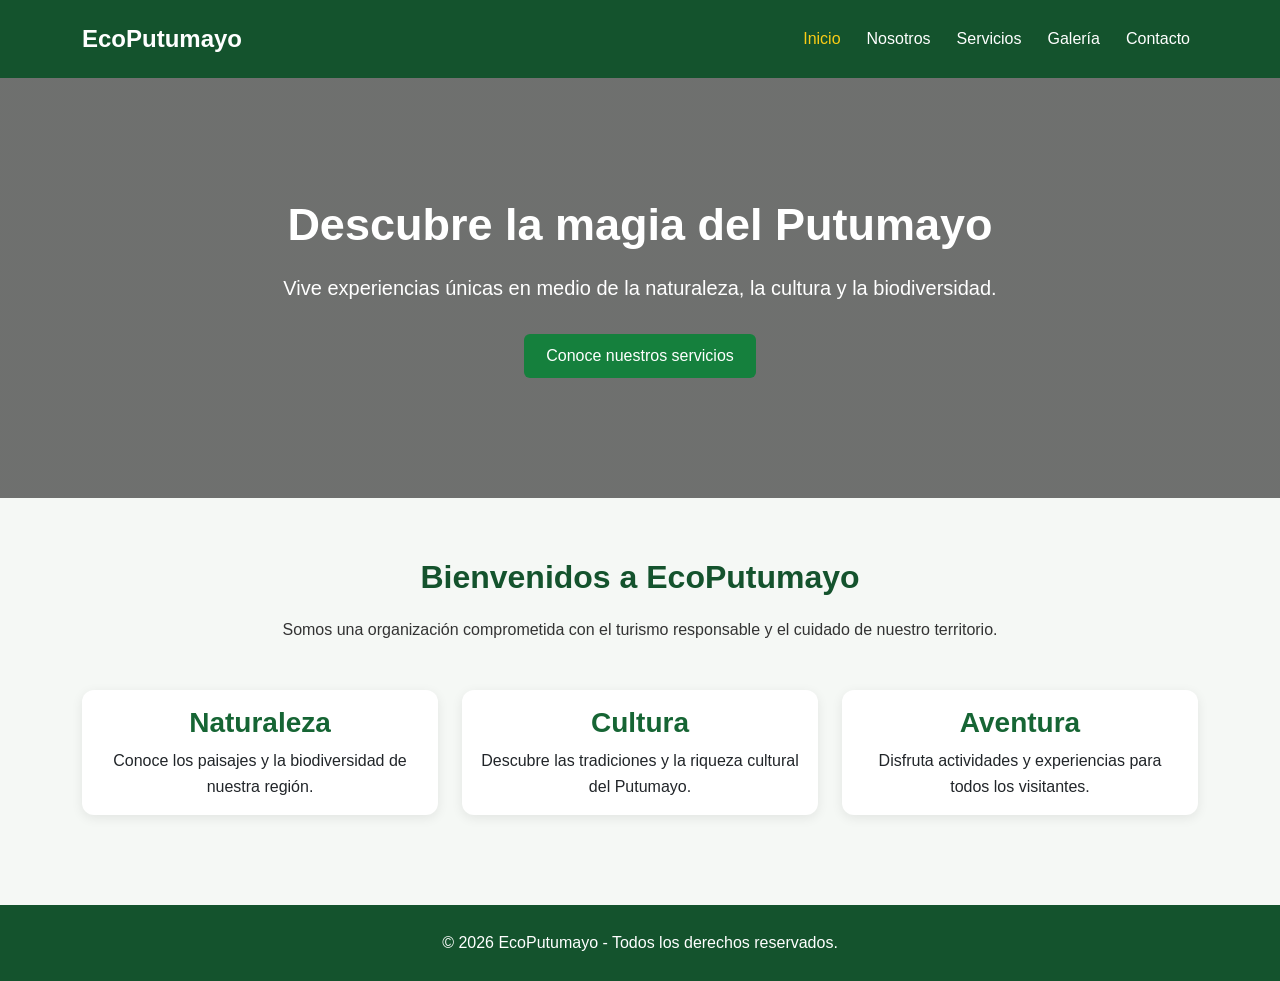
==== sitio-web-empresa/index.html @ e7ead904 "Add files via upload" ====
<!DOCTYPE html>
<html lang="es">
<head>
    <meta charset="UTF-8">
    <meta name="viewport" content="width=device-width, initial-scale=1.0">
    <title>Inicio | EcoPutumayo</title>

    <!-- Bootstrap 5 -->
    <link href="https://cdn.jsdelivr.net/npm/bootstrap@5.3.3/dist/css/bootstrap.min.css" rel="stylesheet">

    <!-- Estilos propios -->
    <link rel="stylesheet" href="css/estilos.css">
</head>
<body>

    <!-- MENÚ DE NAVEGACIÓN -->
    <nav class="navbar navbar-expand-lg navbar-dark navbar-empresa">
        <div class="container">
            <a class="navbar-brand fw-bold" href="index.html">EcoPutumayo</a>

            <button class="navbar-toggler" type="button"
                data-bs-toggle="collapse" data-bs-target="#menuPrincipal"
                aria-controls="menuPrincipal" aria-expanded="false"
                aria-label="Mostrar navegación">
                <span class="navbar-toggler-icon"></span>
            </button>

            <div class="collapse navbar-collapse" id="menuPrincipal">
                <ul class="navbar-nav ms-auto">
                    <li class="nav-item">
                        <a class="nav-link active" href="index.html">Inicio</a>
                    </li>
                    <li class="nav-item">
                        <a class="nav-link" href="nosotros.html">Nosotros</a>
                    </li>
                    <li class="nav-item">
                        <a class="nav-link" href="servicios.html">Servicios</a>
                    </li>
                    <li class="nav-item">
                        <a class="nav-link" href="galeria.html">Galería</a>
                    </li>
                    <li class="nav-item">
                        <a class="nav-link" href="contacto.html">Contacto</a>
                    </li>
                </ul>
            </div>
        </div>
    </nav>

    <!-- CONTENIDO PRINCIPAL -->
    <main>
        <section class="hero">
            <div class="container text-center">
                <h1>Descubre la magia del Putumayo</h1>
                <p class="lead">
                    Vive experiencias únicas en medio de la naturaleza,
                    la cultura y la biodiversidad.
                </p>
                <a href="servicios.html" class="btn btn-principal">
                    Conoce nuestros servicios
                </a>
            </div>
        </section>

        <section class="container seccion">
            <div class="text-center mb-5">
                <h2>Bienvenidos a EcoPutumayo</h2>
                <p>
                    Somos una organización comprometida con el turismo
                    responsable y el cuidado de nuestro territorio.
                </p>
            </div>

            <div class="row g-4">
                <div class="col-md-4">
                    <div class="card tarjeta h-100">
                        <div class="card-body text-center">
                            <h3 class="card-title">Naturaleza</h3>
                            <p class="card-text">
                                Conoce los paisajes y la biodiversidad
                                de nuestra región.
                            </p>
                        </div>
                    </div>
                </div>

                <div class="col-md-4">
                    <div class="card tarjeta h-100">
                        <div class="card-body text-center">
                            <h3 class="card-title">Cultura</h3>
                            <p class="card-text">
                                Descubre las tradiciones y la riqueza
                                cultural del Putumayo.
                            </p>
                        </div>
                    </div>
                </div>

                <div class="col-md-4">
                    <div class="card tarjeta h-100">
                        <div class="card-body text-center">
                            <h3 class="card-title">Aventura</h3>
                            <p class="card-text">
                                Disfruta actividades y experiencias
                                para todos los visitantes.
                            </p>
                        </div>
                    </div>
                </div>
            </div>
        </section>
    </main>

    <!-- PIE DE PÁGINA -->
    <footer class="pie-pagina">
        <div class="container text-center">
            <p class="mb-0">© 2026 EcoPutumayo - Todos los derechos reservados.</p>
        </div>
    </footer>

    <!-- Bootstrap JavaScript: necesario para el menú desplegable -->
    <script src="https://cdn.jsdelivr.net/npm/bootstrap@5.3.3/dist/js/bootstrap.bundle.min.js"></script>
</body>
</html>
---- sitio-web-empresa/css/estilos.css ----
/* =====================================
   ESTILOS GENERALES
===================================== */

* {
    margin: 0;
    padding: 0;
    box-sizing: border-box;
}

body {
    font-family: Arial, Helvetica, sans-serif;
    background-color: #f5f8f5;
    color: #333;
    line-height: 1.6;
}

/* =====================================
   MENÚ DE NAVEGACIÓN
===================================== */

.navbar-empresa {
    background-color: #14532d;
    padding: 15px 0;
}

.navbar-empresa .navbar-brand {
    font-size: 24px;
    color: white;
}

.navbar-empresa .nav-link {
    color: white;
    margin-left: 10px;
    transition: color 0.3s;
}

.navbar-empresa .nav-link:hover,
.navbar-empresa .nav-link.active {
    color: #facc15;
}

/* =====================================
   PORTADA PRINCIPAL
===================================== */

.hero {
    background: linear-gradient(
        rgba(0, 0, 0, 0.55),
        rgba(0, 0, 0, 0.55)
    ),
    url("https://images.unsplash.com/photo-1448375240586-882707db888b?w=1600");

    background-size: cover;
    background-position: center;
    color: white;
    padding: 120px 20px;
}

.hero h1 {
    font-size: 45px;
    font-weight: bold;
    margin-bottom: 20px;
}

.hero p {
    font-size: 20px;
    margin-bottom: 30px;
}

/* =====================================
   BOTONES
===================================== */

.btn-principal {
    background-color: #15803d;
    color: white;
    border: none;
    padding: 10px 22px;
    border-radius: 6px;
    text-decoration: none;
    display: inline-block;
}

.btn-principal:hover {
    background-color: #166534;
    color: white;
}

/* =====================================
   TÍTULOS DE LAS PÁGINAS
===================================== */

.titulo-pagina {
    background-color: #dcfce7;
    padding: 65px 20px;
    text-align: center;
}

.titulo-pagina h1 {
    color: #14532d;
    font-size: 38px;
    font-weight: bold;
}

.titulo-pagina p {
    color: #444;
    font-size: 18px;
    margin-top: 10px;
}

/* =====================================
   SECCIONES
===================================== */

.seccion {
    padding-top: 60px;
    padding-bottom: 60px;
}

.seccion h2 {
    color: #14532d;
    font-weight: bold;
    margin-bottom: 20px;
}

.seccion p {
    font-size: 16px;
}

/* =====================================
   TARJETAS
===================================== */

.tarjeta {
    border: none;
    border-radius: 12px;
    box-shadow: 0 3px 12px rgba(0, 0, 0, 0.08);
    transition: transform 0.3s, box-shadow 0.3s;
}

.tarjeta:hover {
    transform: translateY(-5px);
    box-shadow: 0 8px 18px rgba(0, 0, 0, 0.15);
}

.tarjeta .card-title {
    color: #166534;
    font-weight: bold;
}

/* =====================================
   INFORMACIÓN DE NOSOTROS
===================================== */

.tarjeta-informacion {
    background-color: #e8f5e9;
    border-left: 5px solid #15803d;
    border-radius: 8px;
    padding: 25px;
    height: 100%;
}

.tarjeta-informacion h3 {
    color: #14532d;
    margin-bottom: 15px;
}

.imagen-decorativa {
    min-height: 260px;
    background: linear-gradient(
        rgba(20, 83, 45, 0.4),
        rgba(20, 83, 45, 0.4)
    ),
    url("https://images.unsplash.com/photo-1470770841072-f978cf4d019e?w=1000");

    background-size: cover;
    background-position: center;
    border-radius: 12px;

    display: flex;
    justify-content: center;
    align-items: center;
}

.imagen-decorativa span {
    color: white;
    font-size: 32px;
    font-weight: bold;
}

/* =====================================
   GALERÍA
===================================== */

.imagen-galeria {
    width: 100%;
    height: 230px;
    object-fit: cover;
}

/* =====================================
   FORMULARIO
===================================== */

.form-control {
    padding: 12px;
    border-radius: 6px;
}

.form-control:focus {
    border-color: #15803d;
    box-shadow: 0 0 5px rgba(21, 128, 61, 0.3);
}

/* =====================================
   PIE DE PÁGINA
===================================== */

.pie-pagina {
    background-color: #14532d;
    color: white;
    padding: 25px 10px;
    margin-top: 30px;
}

/* =====================================
   DISEÑO RESPONSIVE
===================================== */

@media (max-width: 768px) {

    .hero {
        padding: 80px 15px;
    }

    .hero h1 {
        font-size: 30px;
    }

    .hero p {
        font-size: 17px;
    }

    .titulo-pagina h1 {
        font-size: 30px;
    }

    .seccion {
        padding-top: 40px;
        padding-bottom: 40px;
    }

    .navbar-empresa .nav-link {
        margin-left: 0;
        padding: 8px 0;
    }
}
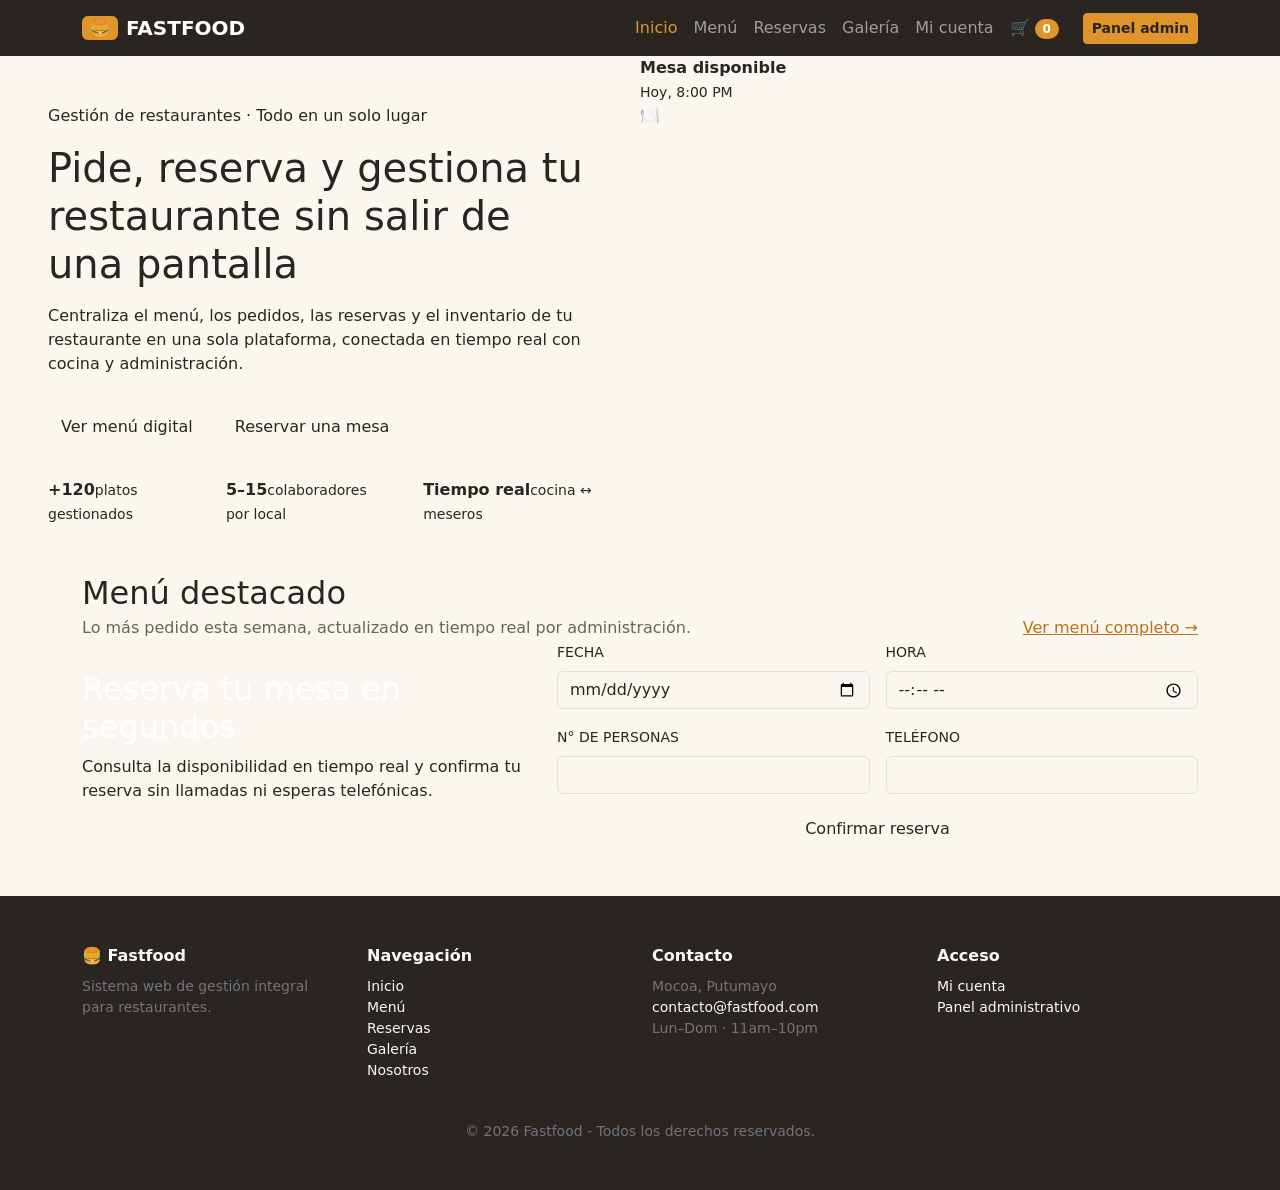
==== commit 8432df13: "Ajustes iniciales y creación de nuevos archivos" ====
--- a/sitio-web-empresa/index.html
+++ b/sitio-web-empresa/index.html
@@ -3,7 +3,7 @@
 <head>
     <meta charset="UTF-8">
     <meta name="viewport" content="width=device-width, initial-scale=1.0">
-    <title>Inicio | EcoPutumayo</title>
+    <title>Inicio | Fastfood</title>
 
     <!-- Bootstrap 5 -->
     <link href="https://cdn.jsdelivr.net/npm/bootstrap@5.3.3/dist/css/bootstrap.min.css" rel="stylesheet">
@@ -14,109 +14,128 @@
 <body>
 
     <!-- MENÚ DE NAVEGACIÓN -->
-    <nav class="navbar navbar-expand-lg navbar-dark navbar-empresa">
-        <div class="container">
-            <a class="navbar-brand fw-bold" href="index.html">EcoPutumayo</a>
-
-            <button class="navbar-toggler" type="button"
-                data-bs-toggle="collapse" data-bs-target="#menuPrincipal"
-                aria-controls="menuPrincipal" aria-expanded="false"
-                aria-label="Mostrar navegación">
-                <span class="navbar-toggler-icon"></span>
-            </button>
-
-            <div class="collapse navbar-collapse" id="menuPrincipal">
-                <ul class="navbar-nav ms-auto">
-                    <li class="nav-item">
-                        <a class="nav-link active" href="index.html">Inicio</a>
-                    </li>
-                    <li class="nav-item">
-                        <a class="nav-link" href="nosotros.html">Nosotros</a>
-                    </li>
-                    <li class="nav-item">
-                        <a class="nav-link" href="servicios.html">Servicios</a>
-                    </li>
-                    <li class="nav-item">
-                        <a class="nav-link" href="galeria.html">Galería</a>
-                    </li>
-                    <li class="nav-item">
-                        <a class="nav-link" href="contacto.html">Contacto</a>
-                    </li>
-                </ul>
-            </div>
-        </div>
-    </nav>
+    <nav class="navbar navbar-expand-lg bg-dark" data-bs-theme="dark">
+  <div class="container">
+    <a class="navbar-brand fw-bold d-flex align-items-center gap-2" href="index.html">
+      <span class="bg-primary rounded px-2 fs-6">🍔</span> FASTFOOD
+    </a>
+    <button class="navbar-toggler" type="button" data-bs-toggle="collapse"
+            data-bs-target="#menuPrincipal" aria-controls="menuPrincipal"
+            aria-expanded="false" aria-label="Mostrar navegación">
+      <span class="navbar-toggler-icon"></span>
+    </button>
+    <div class="collapse navbar-collapse" id="menuPrincipal">
+      <ul class="navbar-nav ms-auto align-items-lg-center">
+        <li class="nav-item"><a class="nav-link active" href="index.html">Inicio</a></li>
+        <li class="nav-item"><a class="nav-link" href="menu.html">Menú</a></li>
+        <li class="nav-item"><a class="nav-link" href="reserva.html">Reservas</a></li>
+        <li class="nav-item"><a class="nav-link" href="galeria.html">Galería</a></li>
+        <li class="nav-item"><a class="nav-link" href="cuenta.html">Mi cuenta</a></li>
+        <li class="nav-item"><a class="nav-link" href="carrito.html">🛒
+          <span class="badge text-bg-primary rounded-pill" id="contadorCarrito">0</span></a></li>
+        <li class="nav-item ms-lg-3"><a class="btn btn-primary btn-sm" href="admin.html">Panel admin</a></li>
+      </ul>
+    </div>
+  </div>
+</nav>
 
     <!-- CONTENIDO PRINCIPAL -->
     <main>
+        <!--Hero-->
         <section class="hero">
-            <div class="container text-center">
-                <h1>Descubre la magia del Putumayo</h1>
-                <p class="lead">
-                    Vive experiencias únicas en medio de la naturaleza,
-                    la cultura y la biodiversidad.
-                </p>
-                <a href="servicios.html" class="btn btn-principal">
-                    Conoce nuestros servicios
-                </a>
-            </div>
-        </section>
+  <div class="row g-0 align-items-stretch">
+    <div class="col-lg-6 p-5 d-flex flex-column justify-content-center">
+      <span class="etiqueta">Gestión de restaurantes · Todo en un solo lugar</span>
+      <h1 class="my-3">Pide, reserva y gestiona tu restaurante sin salir de una pantalla</h1>
+      <p>Centraliza el menú, los pedidos, las reservas y el inventario de tu restaurante en una sola plataforma, conectada en tiempo real con cocina y administración.</p>
+      <div class="d-flex gap-3 my-3">
+        <a href="menu.html" class="btn btn-principal">Ver menú digital</a>
+        <a href="reserva.html" class="btn btn-contorno">Reservar una mesa</a>
+      </div>
+      <div class="estadisticas d-flex gap-5 mt-3">
+        <div><strong>+120</strong><small>platos gestionados</small></div>
+        <div><strong>5–15</strong><small>colaboradores por local</small></div>
+        <div><strong>Tiempo real</strong><small>cocina ↔ meseros</small></div>
+      </div>
+    </div>
+    <div class="col-lg-6 hero-imagen">
+      <span class="chip-flotante"><strong>Mesa disponible</strong><br><small>Hoy, 8:00 PM</small></span>
+      <div class="plato-circulo">🍽️</div>
+    </div>
+  </div>
+</section>
 
-        <section class="container seccion">
-            <div class="text-center mb-5">
-                <h2>Bienvenidos a EcoPutumayo</h2>
-                <p>
-                    Somos una organización comprometida con el turismo
-                    responsable y el cuidado de nuestro territorio.
-                </p>
-            </div>
+<!--Menú destacado-->
+<section class="container seccion">
+  <div class="d-flex justify-content-between align-items-end mb-4">
+    <div><h2 class="mb-1">Menú destacado</h2>
+    <p class="mb-0 text-muted">Lo más pedido esta semana, actualizado en tiempo real por administración.</p></div>
+    <a href="menu.html">Ver menú completo →</a>
+  </div>
+  <div class="row g-4" id="destacados"></div>
+</section>
 
-            <div class="row g-4">
-                <div class="col-md-4">
-                    <div class="card tarjeta h-100">
-                        <div class="card-body text-center">
-                            <h3 class="card-title">Naturaleza</h3>
-                            <p class="card-text">
-                                Conoce los paisajes y la biodiversidad
-                                de nuestra región.
-                            </p>
-                        </div>
-                    </div>
-                </div>
-
-                <div class="col-md-4">
-                    <div class="card tarjeta h-100">
-                        <div class="card-body text-center">
-                            <h3 class="card-title">Cultura</h3>
-                            <p class="card-text">
-                                Descubre las tradiciones y la riqueza
-                                cultural del Putumayo.
-                            </p>
-                        </div>
-                    </div>
-                </div>
-
-                <div class="col-md-4">
-                    <div class="card tarjeta h-100">
-                        <div class="card-body text-center">
-                            <h3 class="card-title">Aventura</h3>
-                            <p class="card-text">
-                                Disfruta actividades y experiencias
-                                para todos los visitantes.
-                            </p>
-                        </div>
-                    </div>
-                </div>
-            </div>
-        </section>
+<!--Bloque de reserva-->
+<section class="container seccion">
+  <div class="bloque-reserva">
+    <div class="row align-items-center g-4">
+      <div class="col-md-5">
+        <h2 class="text-white">Reserva tu mesa en segundos</h2>
+        <p>Consulta la disponibilidad en tiempo real y confirma tu reserva sin llamadas ni esperas telefónicas.</p>
+      </div>
+      <div class="col-md-7"><div class="formulario">
+        <form action="reserva.html" method="get">
+          <div class="row g-3">
+            <div class="col-6"><label class="form-label small">FECHA</label><input type="date" name="fecha" class="form-control"></div>
+            <div class="col-6"><label class="form-label small">HORA</label><input type="time" name="hora" class="form-control"></div>
+            <div class="col-6"><label class="form-label small">N° DE PERSONAS</label><input type="number" name="personas" min="1" max="12" class="form-control"></div>
+            <div class="col-6"><label class="form-label small">TELÉFONO</label><input type="tel" name="telefono" class="form-control"></div>
+            <div class="col-12"><button class="btn btn-principal w-100">Confirmar reserva</button></div>
+          </div>
+        </form>
+      </div></div>
+    </div>
+  </div>
+</section>
     </main>
 
     <!-- PIE DE PÁGINA -->
-    <footer class="pie-pagina">
-        <div class="container text-center">
-            <p class="mb-0">© 2026 EcoPutumayo - Todos los derechos reservados.</p>
-        </div>
-    </footer>
+    <footer class="bg-dark text-light py-5 mt-5" data-bs-theme="dark">
+  <div class="container">
+    <div class="row g-4">
+      <div class="col-md-3">
+        <strong>🍔 Fastfood</strong>
+        <p class="small text-secondary mt-2 mb-0">Sistema web de gestión integral para restaurantes.</p>
+      </div>
+      <div class="col-md-3">
+        <strong>Navegación</strong>
+        <ul class="list-unstyled small mt-2">
+          <li><a class="link-light link-underline-opacity-0 link-opacity-75-hover" href="index.html">Inicio</a></li>
+          <li><a class="link-light link-underline-opacity-0 link-opacity-75-hover" href="menu.html">Menú</a></li>
+          <li><a class="link-light link-underline-opacity-0 link-opacity-75-hover" href="reserva.html">Reservas</a></li>
+          <li><a class="link-light link-underline-opacity-0 link-opacity-75-hover" href="galeria.html">Galería</a></li>
+          <li><a class="link-light link-underline-opacity-0 link-opacity-75-hover" href="nosotros.html">Nosotros</a></li>
+        </ul>
+      </div>
+      <div class="col-md-3">
+        <strong>Contacto</strong>
+        <ul class="list-unstyled small text-secondary mt-2">
+          <li>Mocoa, Putumayo</li>
+          <li><a class="link-light link-underline-opacity-0 link-opacity-75-hover" href="contacto.html">contacto@fastfood.com</a></li>
+          <li>Lun–Dom · 11am–10pm</li>
+        </ul>
+      </div>
+      <div class="col-md-3">
+        <strong>Acceso</strong>
+        <ul class="list-unstyled small mt-2">
+          <li><a class="link-light link-underline-opacity-0 link-opacity-75-hover" href="cuenta.html">Mi cuenta</a></li>
+          <li><a class="link-light link-underline-opacity-0 link-opacity-75-hover" href="admin.html">Panel administrativo</a></li>
+        </ul>
+      </div>
+    </div>
+    <p class="text-center small text-secondary mt-4 mb-0">© 2026 Fastfood - Todos los derechos reservados.</p>
+  </div>
+</footer>
 
     <!-- Bootstrap JavaScript: necesario para el menú desplegable -->
     <script src="https://cdn.jsdelivr.net/npm/bootstrap@5.3.3/dist/js/bootstrap.bundle.min.js"></script>
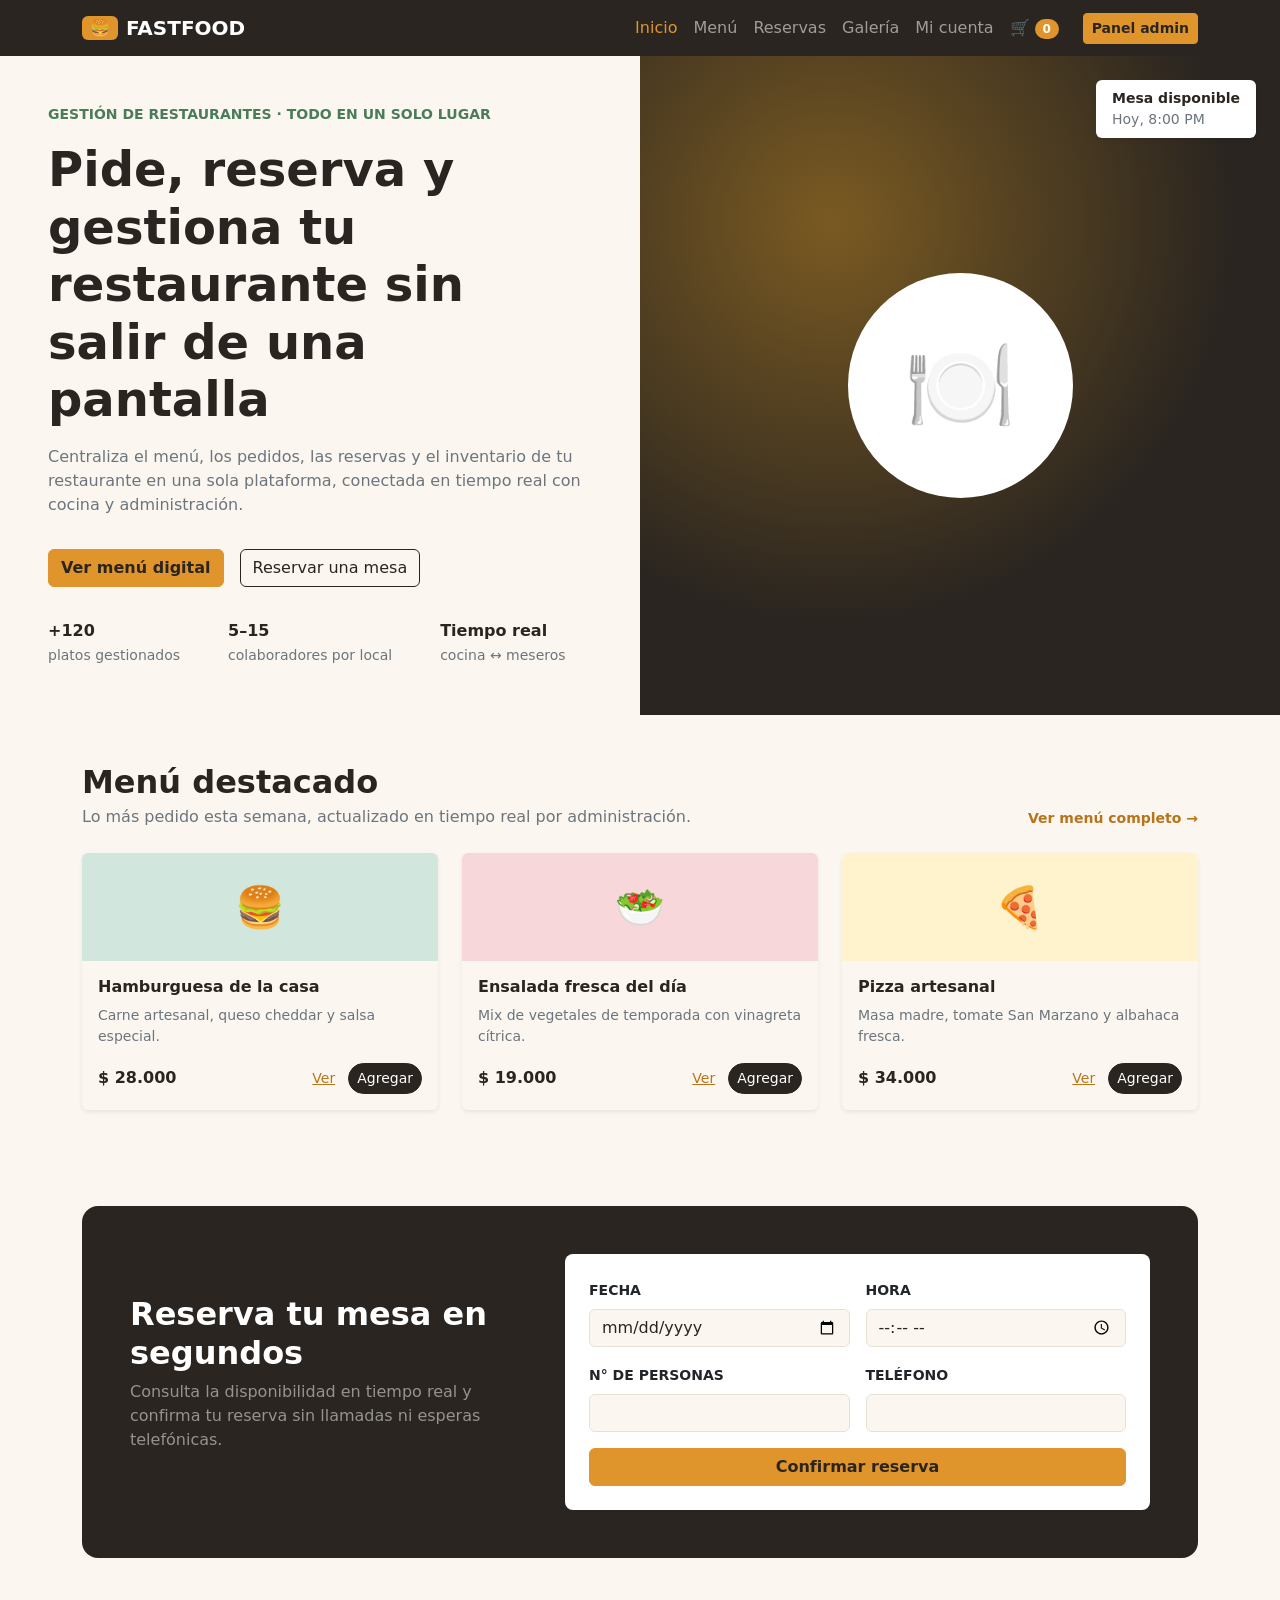
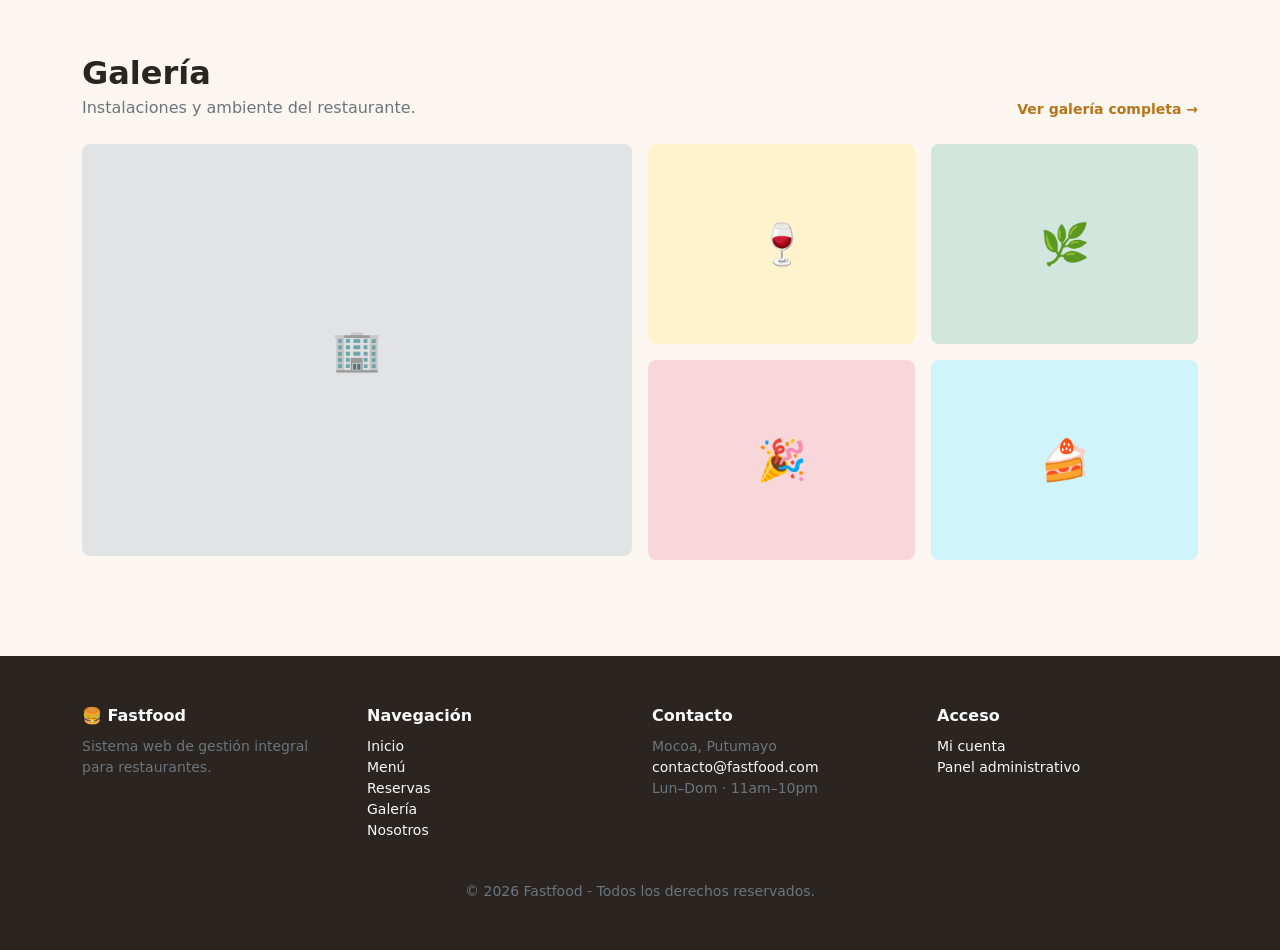
==== commit e83a7b57: "Nuevos ajustes y cambios" ====
--- a/sitio-web-empresa/index.html
+++ b/sitio-web-empresa/index.html
@@ -1,143 +1,106 @@
-<!DOCTYPE html>
-<html lang="es">
-<head>
-    <meta charset="UTF-8">
-    <meta name="viewport" content="width=device-width, initial-scale=1.0">
-    <title>Inicio | Fastfood</title>
-
-    <!-- Bootstrap 5 -->
-    <link href="https://cdn.jsdelivr.net/npm/bootstrap@5.3.3/dist/css/bootstrap.min.css" rel="stylesheet">
-
-    <!-- Estilos propios -->
-    <link rel="stylesheet" href="css/estilos.css">
-</head>
-<body>
-
-    <!-- MENÚ DE NAVEGACIÓN -->
-    <nav class="navbar navbar-expand-lg bg-dark" data-bs-theme="dark">
-  <div class="container">
-    <a class="navbar-brand fw-bold d-flex align-items-center gap-2" href="index.html">
-      <span class="bg-primary rounded px-2 fs-6">🍔</span> FASTFOOD
-    </a>
-    <button class="navbar-toggler" type="button" data-bs-toggle="collapse"
-            data-bs-target="#menuPrincipal" aria-controls="menuPrincipal"
-            aria-expanded="false" aria-label="Mostrar navegación">
-      <span class="navbar-toggler-icon"></span>
-    </button>
-    <div class="collapse navbar-collapse" id="menuPrincipal">
-      <ul class="navbar-nav ms-auto align-items-lg-center">
-        <li class="nav-item"><a class="nav-link active" href="index.html">Inicio</a></li>
-        <li class="nav-item"><a class="nav-link" href="menu.html">Menú</a></li>
-        <li class="nav-item"><a class="nav-link" href="reserva.html">Reservas</a></li>
-        <li class="nav-item"><a class="nav-link" href="galeria.html">Galería</a></li>
-        <li class="nav-item"><a class="nav-link" href="cuenta.html">Mi cuenta</a></li>
-        <li class="nav-item"><a class="nav-link" href="carrito.html">🛒
-          <span class="badge text-bg-primary rounded-pill" id="contadorCarrito">0</span></a></li>
-        <li class="nav-item ms-lg-3"><a class="btn btn-primary btn-sm" href="admin.html">Panel admin</a></li>
-      </ul>
-    </div>
-  </div>
-</nav>
-
-    <!-- CONTENIDO PRINCIPAL -->
-    <main>
-        <!--Hero-->
-        <section class="hero">
-  <div class="row g-0 align-items-stretch">
-    <div class="col-lg-6 p-5 d-flex flex-column justify-content-center">
-      <span class="etiqueta">Gestión de restaurantes · Todo en un solo lugar</span>
-      <h1 class="my-3">Pide, reserva y gestiona tu restaurante sin salir de una pantalla</h1>
-      <p>Centraliza el menú, los pedidos, las reservas y el inventario de tu restaurante en una sola plataforma, conectada en tiempo real con cocina y administración.</p>
-      <div class="d-flex gap-3 my-3">
-        <a href="menu.html" class="btn btn-principal">Ver menú digital</a>
-        <a href="reserva.html" class="btn btn-contorno">Reservar una mesa</a>
-      </div>
-      <div class="estadisticas d-flex gap-5 mt-3">
-        <div><strong>+120</strong><small>platos gestionados</small></div>
-        <div><strong>5–15</strong><small>colaboradores por local</small></div>
-        <div><strong>Tiempo real</strong><small>cocina ↔ meseros</small></div>
-      </div>
-    </div>
-    <div class="col-lg-6 hero-imagen">
-      <span class="chip-flotante"><strong>Mesa disponible</strong><br><small>Hoy, 8:00 PM</small></span>
-      <div class="plato-circulo">🍽️</div>
-    </div>
-  </div>
-</section>
-
-<!--Menú destacado-->
-<section class="container seccion">
-  <div class="d-flex justify-content-between align-items-end mb-4">
-    <div><h2 class="mb-1">Menú destacado</h2>
-    <p class="mb-0 text-muted">Lo más pedido esta semana, actualizado en tiempo real por administración.</p></div>
-    <a href="menu.html">Ver menú completo →</a>
-  </div>
-  <div class="row g-4" id="destacados"></div>
-</section>
-
-<!--Bloque de reserva-->
-<section class="container seccion">
-  <div class="bloque-reserva">
-    <div class="row align-items-center g-4">
-      <div class="col-md-5">
-        <h2 class="text-white">Reserva tu mesa en segundos</h2>
-        <p>Consulta la disponibilidad en tiempo real y confirma tu reserva sin llamadas ni esperas telefónicas.</p>
-      </div>
-      <div class="col-md-7"><div class="formulario">
-        <form action="reserva.html" method="get">
-          <div class="row g-3">
-            <div class="col-6"><label class="form-label small">FECHA</label><input type="date" name="fecha" class="form-control"></div>
-            <div class="col-6"><label class="form-label small">HORA</label><input type="time" name="hora" class="form-control"></div>
-            <div class="col-6"><label class="form-label small">N° DE PERSONAS</label><input type="number" name="personas" min="1" max="12" class="form-control"></div>
-            <div class="col-6"><label class="form-label small">TELÉFONO</label><input type="tel" name="telefono" class="form-control"></div>
-            <div class="col-12"><button class="btn btn-principal w-100">Confirmar reserva</button></div>
-          </div>
-        </form>
-      </div></div>
-    </div>
-  </div>
-</section>
-    </main>
-
-    <!-- PIE DE PÁGINA -->
-    <footer class="bg-dark text-light py-5 mt-5" data-bs-theme="dark">
-  <div class="container">
-    <div class="row g-4">
-      <div class="col-md-3">
-        <strong>🍔 Fastfood</strong>
-        <p class="small text-secondary mt-2 mb-0">Sistema web de gestión integral para restaurantes.</p>
-      </div>
-      <div class="col-md-3">
-        <strong>Navegación</strong>
-        <ul class="list-unstyled small mt-2">
-          <li><a class="link-light link-underline-opacity-0 link-opacity-75-hover" href="index.html">Inicio</a></li>
-          <li><a class="link-light link-underline-opacity-0 link-opacity-75-hover" href="menu.html">Menú</a></li>
-          <li><a class="link-light link-underline-opacity-0 link-opacity-75-hover" href="reserva.html">Reservas</a></li>
-          <li><a class="link-light link-underline-opacity-0 link-opacity-75-hover" href="galeria.html">Galería</a></li>
-          <li><a class="link-light link-underline-opacity-0 link-opacity-75-hover" href="nosotros.html">Nosotros</a></li>
-        </ul>
-      </div>
-      <div class="col-md-3">
-        <strong>Contacto</strong>
-        <ul class="list-unstyled small text-secondary mt-2">
-          <li>Mocoa, Putumayo</li>
-          <li><a class="link-light link-underline-opacity-0 link-opacity-75-hover" href="contacto.html">contacto@fastfood.com</a></li>
-          <li>Lun–Dom · 11am–10pm</li>
-        </ul>
-      </div>
-      <div class="col-md-3">
-        <strong>Acceso</strong>
-        <ul class="list-unstyled small mt-2">
-          <li><a class="link-light link-underline-opacity-0 link-opacity-75-hover" href="cuenta.html">Mi cuenta</a></li>
-          <li><a class="link-light link-underline-opacity-0 link-opacity-75-hover" href="admin.html">Panel administrativo</a></li>
-        </ul>
-      </div>
-    </div>
-    <p class="text-center small text-secondary mt-4 mb-0">© 2026 Fastfood - Todos los derechos reservados.</p>
-  </div>
-</footer>
-
-    <!-- Bootstrap JavaScript: necesario para el menú desplegable -->
-    <script src="https://cdn.jsdelivr.net/npm/bootstrap@5.3.3/dist/js/bootstrap.bundle.min.js"></script>
-</body>
-</html>+<!DOCTYPE html>
+<html lang="es">
+<head>
+    <meta charset="UTF-8">
+    <meta name="viewport" content="width=device-width, initial-scale=1.0">
+    <title>Inicio | Fastfood</title>
+
+    <!-- Bootstrap 5 -->
+    <link href="https://cdn.jsdelivr.net/npm/bootstrap@5.3.3/dist/css/bootstrap.min.css" rel="stylesheet">
+    <!-- Colores de marca -->
+    <link rel="stylesheet" href="css/estilos.css">
+</head>
+<body>
+
+    <!-- Menú de navegación (lo pinta js/script.js) -->
+    <header id="navbar-ff"></header>
+
+    <main>
+        <!-- Hero -->
+        <section>
+            <div class="row g-0">
+                <div class="col-lg-6 p-4 p-lg-5 d-flex flex-column justify-content-center">
+                    <span class="text-success fw-bold small text-uppercase">Gestión de restaurantes · Todo en un solo lugar</span>
+                    <h1 class="display-5 fw-bold my-3">Pide, reserva y gestiona tu restaurante sin salir de una pantalla</h1>
+                    <p class="text-secondary">Centraliza el menú, los pedidos, las reservas y el inventario de tu restaurante en una sola plataforma, conectada en tiempo real con cocina y administración.</p>
+                    <div class="d-flex flex-wrap gap-3 my-3">
+                        <a href="menu.html" class="btn btn-primary">Ver menú digital</a>
+                        <a href="reserva.html" class="btn btn-outline-dark">Reservar una mesa</a>
+                    </div>
+                    <div class="d-flex gap-4 gap-lg-5 mt-3">
+                        <div><strong class="d-block">+120</strong><small class="text-secondary">platos gestionados</small></div>
+                        <div><strong class="d-block">5–15</strong><small class="text-secondary">colaboradores por local</small></div>
+                        <div><strong class="d-block">Tiempo real</strong><small class="text-secondary">cocina ↔ meseros</small></div>
+                    </div>
+                </div>
+                <div class="col-lg-6 position-relative d-flex align-items-center justify-content-center py-5"
+                     style="min-height:400px;background:radial-gradient(circle at 30% 25%,#7a5a22 0,#2a2520 60%)">
+                    <div class="position-absolute top-0 end-0 m-4 bg-white rounded shadow-sm px-3 py-2 small">
+                        <strong>Mesa disponible</strong><br><span class="text-secondary">Hoy, 8:00 PM</span>
+                    </div>
+                    <div class="bg-body rounded-circle d-flex align-items-center justify-content-center" style="width:225px;height:225px;font-size:90px">🍽️</div>
+                </div>
+            </div>
+        </section>
+
+        <!-- Menú destacado (lo llena js/script.js) -->
+        <section class="container py-5">
+            <div class="d-flex justify-content-between align-items-end mb-4">
+                <div>
+                    <h2 class="fw-bold mb-1">Menú destacado</h2>
+                    <p class="text-secondary mb-0">Lo más pedido esta semana, actualizado en tiempo real por administración.</p>
+                </div>
+                <a href="menu.html" class="fw-semibold small text-decoration-none">Ver menú completo →</a>
+            </div>
+            <div class="row g-4" id="destacados"></div>
+        </section>
+
+        <!-- Reserva rápida -->
+        <section class="container py-5">
+            <div class="bg-dark text-white rounded-4 p-4 p-md-5">
+                <div class="row align-items-center g-4">
+                    <div class="col-md-5">
+                        <h2 class="fw-bold">Reserva tu mesa en segundos</h2>
+                        <p class="text-white-50">Consulta la disponibilidad en tiempo real y confirma tu reserva sin llamadas ni esperas telefónicas.</p>
+                    </div>
+                    <div class="col-md-7">
+                        <form action="reserva.html" method="get" class="bg-white text-body rounded-3 p-4">
+                            <div class="row g-3">
+                                <div class="col-6"><label class="form-label small fw-semibold text-uppercase" for="fechaR">Fecha</label><input type="date" id="fechaR" name="fecha" class="form-control"></div>
+                                <div class="col-6"><label class="form-label small fw-semibold text-uppercase" for="horaR">Hora</label><input type="time" id="horaR" name="hora" class="form-control"></div>
+                                <div class="col-6"><label class="form-label small fw-semibold text-uppercase" for="personasR">N° de personas</label><input type="number" id="personasR" name="personas" min="1" max="12" class="form-control"></div>
+                                <div class="col-6"><label class="form-label small fw-semibold text-uppercase" for="telR">Teléfono</label><input type="tel" id="telR" name="telefono" class="form-control"></div>
+                                <div class="col-12"><button class="btn btn-primary w-100">Confirmar reserva</button></div>
+                            </div>
+                        </form>
+                    </div>
+                </div>
+            </div>
+        </section>
+
+        <!-- Galería (vista previa) -->
+        <section class="container py-5">
+            <div class="d-flex justify-content-between align-items-end mb-4">
+                <div><h2 class="fw-bold mb-1">Galería</h2><p class="text-secondary mb-0">Instalaciones y ambiente del restaurante.</p></div>
+                <a href="galeria.html" class="fw-semibold small text-decoration-none">Ver galería completa →</a>
+            </div>
+            <div class="row g-3">
+                <div class="col-lg-6"><div class="bg-secondary-subtle rounded-3 d-flex align-items-center justify-content-center fs-1" style="height:412px">🏢</div></div>
+                <div class="col-lg-6"><div class="row g-3">
+                    <div class="col-6"><div class="bg-warning-subtle rounded-3 d-flex align-items-center justify-content-center fs-1" style="height:200px">🍷</div></div>
+                    <div class="col-6"><div class="bg-success-subtle rounded-3 d-flex align-items-center justify-content-center fs-1" style="height:200px">🌿</div></div>
+                    <div class="col-6"><div class="bg-danger-subtle rounded-3 d-flex align-items-center justify-content-center fs-1" style="height:200px">🎉</div></div>
+                    <div class="col-6"><div class="bg-info-subtle rounded-3 d-flex align-items-center justify-content-center fs-1" style="height:200px">🍰</div></div>
+                </div></div>
+            </div>
+        </section>
+    </main>
+
+    <!-- Pie de página (lo pinta js/script.js) -->
+    <footer id="footer-ff"></footer>
+
+    <script src="https://cdn.jsdelivr.net/npm/bootstrap@5.3.3/dist/js/bootstrap.bundle.min.js"></script>
+    <script src="js/datos.js"></script>
+    <script src="js/script.js"></script>
+</body>
+</html>
